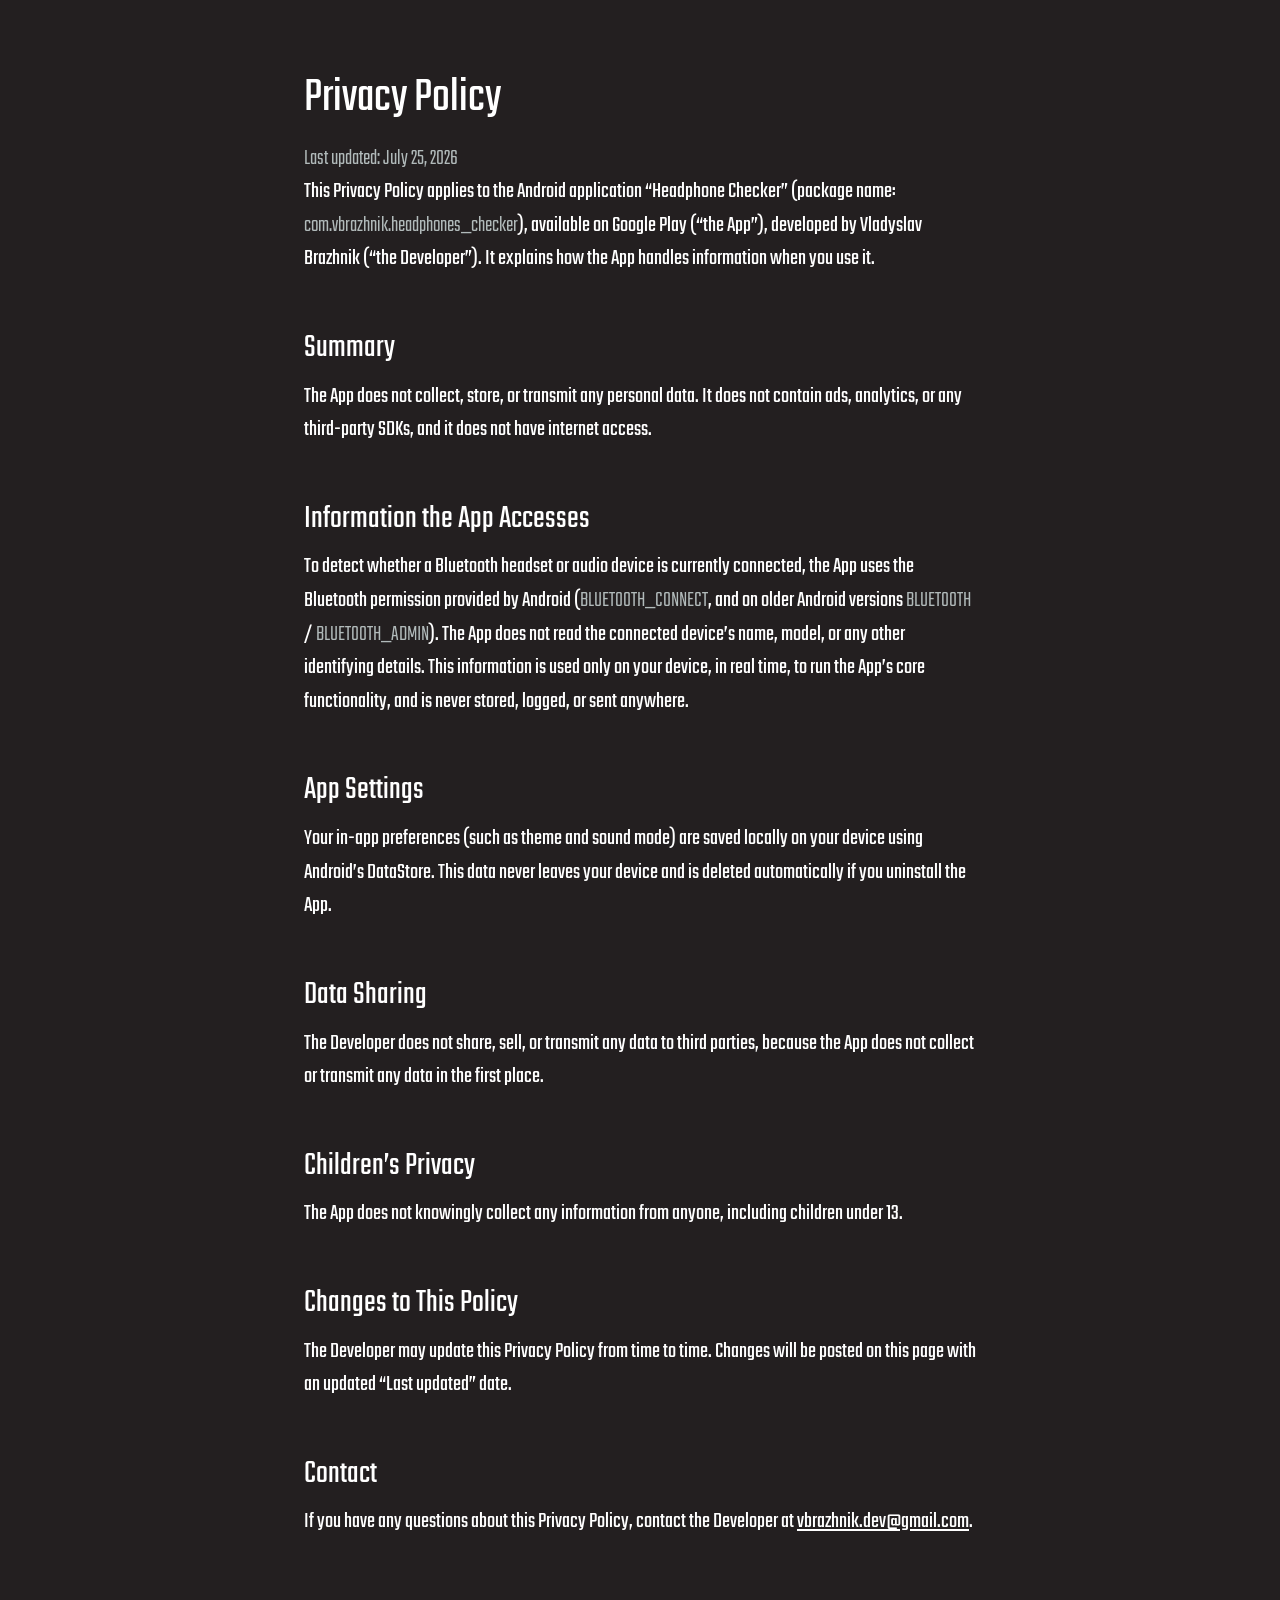
==== privacy-policy/headphones-checker/index.html @ cc817c2e "v5.8 [Add privacy policy for com.vbrazhnik.headphones_checker]" ====
<!DOCTYPE html>

<html lang="en">

	<head>
		<!-- Charset -->
		<meta charset="utf-8"/>
		<meta name="robots" content="noindex, nofollow"/>

		<!-- Favicon -->
		<link rel="apple-touch-icon" sizes="180x180" href="../../favicon/apple-touch-icon.png"/>
		<link rel="icon" type="image/png" sizes="32x32" href="../../favicon/favicon-32x32.png"/>
		<link rel="icon" type="image/png" sizes="16x16" href="../../favicon/favicon-16x16.png"/>
		<link rel="manifest" href="../../favicon/site.webmanifest"/>
		<link rel="mask-icon" href="../../favicon/safari-pinned-tab.svg" color="#1D191A"/>
		<link rel="shortcut icon" href="../../favicon/favicon.ico"/>
		<meta name="msapplication-TileColor" content="#1D191A"/>
		<meta name="msapplication-config" content="../../favicon/browserconfig.xml"/>
		<meta name="theme-color" content="#FFFFFF"/>

		<!-- Style -->
		<link href="../../css/reset.css" rel="stylesheet"/>
		<link href="../../css/style.css" rel="stylesheet"/>

		<!-- Title -->
		<title>Privacy Policy | Headphone Checker</title>

		<style>
			#policy {
				max-width: 46em;
				margin: 0 auto;
				padding: 4em 2em 6em;
			}

			#policy h1 {
				font-size: 3em;
				margin-bottom: 0.2em;
			}

			#policy h2 {
				font-size: 2em;
				margin-top: 1.5em;
				margin-bottom: 0.3em;
			}

			#policy p,
			#policy li {
				font-size: 1.4em;
				line-height: 1.5;
			}

			#policy ul {
				margin: 0.5em 0 0.5em 1.5em;
			}

			#policy ul li {
				list-style: disc;
				margin-bottom: 0.3em;
			}

			#policy a {
				color: #ffffff;
			}

			@media only screen and (max-device-width: 600px) {
				#policy h1 {
					font-size: 5em;
				}

				#policy h2 {
					font-size: 3.5em;
				}

				#policy p,
				#policy li {
					font-size: 3em;
				}
			}
		</style>

	</head>

	<body>

		<div id="policy">

			<h1>Privacy Policy</h1>
			<p class="light">Last updated: July 25, 2026</p>

			<p>
				This Privacy Policy applies to the Android application “Headphone Checker”
				(package name: <span class="light">com.vbrazhnik.headphones_checker</span>),
				available on Google Play (“the App”), developed by Vladyslav Brazhnik (“the
				Developer”). It explains how the App handles information when you use it.
			</p>

			<h2>Summary</h2>
			<p>
				The App does not collect, store, or transmit any personal data. It does not
				contain ads, analytics, or any third-party SDKs, and it does not have internet
				access.
			</p>

			<h2>Information the App Accesses</h2>
			<p>
				To detect whether a Bluetooth headset or audio device is currently connected, the
				App uses the Bluetooth permission provided by Android
				(<span class="light">BLUETOOTH_CONNECT</span>, and on older Android versions
				<span class="light">BLUETOOTH</span> / <span class="light">BLUETOOTH_ADMIN</span>).
				The App does not read the connected device’s name, model, or any other identifying
				details. This information is used only on your device, in real time, to run the
				App’s core functionality, and is never stored, logged, or sent anywhere.
			</p>

			<h2>App Settings</h2>
			<p>
				Your in-app preferences (such as theme and sound mode) are saved locally on your
				device using Android’s DataStore. This data never leaves your device and is
				deleted automatically if you uninstall the App.
			</p>

			<h2>Data Sharing</h2>
			<p>
				The Developer does not share, sell, or transmit any data to third parties, because
				the App does not collect or transmit any data in the first place.
			</p>

			<h2>Children’s Privacy</h2>
			<p>
				The App does not knowingly collect any information from anyone, including
				children under 13.
			</p>

			<h2>Changes to This Policy</h2>
			<p>
				The Developer may update this Privacy Policy from time to time. Changes will be
				posted on this page with an updated “Last updated” date.
			</p>

			<h2>Contact</h2>
			<p>
				If you have any questions about this Privacy Policy, contact the Developer at
				<a href="mailto:vbrazhnik.dev@gmail.com">vbrazhnik.dev@gmail.com</a>.
			</p>

		</div>

	</body>

</html>
---- css/style.css ----
@font-face {
	font-family: 'Teko';
	src: url(../fonts/Teko/Teko-Light.ttf);
	font-weight: 300;
}

@font-face {
	font-family: 'Teko';
	src: url(../fonts/Teko/Teko-Regular.ttf);
	font-weight: 400;
}

@font-face {
	font-family: 'Teko';
	src: url(../fonts/Teko/Teko-Medium.ttf);
	font-weight: 500;
}

html,
body {
	height: 100%;
	background-color: #231f20;
	font-family: 'Teko', sans-serif;
	color: #ffffff;
}

/* Menu */

.scroll {
	white-space: nowrap;
	overflow-x: auto;
	-webkit-overflow-scrolling: touch;
	-ms-overflow-style: -ms-autohiding-scrollbar;
	scrollbar-width: none; /* For Firefox */
}

.scroll::-webkit-scrollbar {
	display: none;
}

#menu {
	position: fixed;
	width: 100%;
	top: 0;
	padding: 1.5em 0;
	background-color: #231f20;
	text-align: right;
	z-index: 10;
}

#menu ul li {
	display: inline-block;
	margin-right: 4em;
	text-align: center;
	font-weight: 500;
}

#menu ul:first-of-type {
	margin-left: 4em;
}

#menu ul li:hover {
	opacity: 0.77;
}

#menu ul li a {
	display: inline-block;
	text-decoration: none;
	font-size: 2.5em;
	color: #ffffff;
}

#menu ul li hr {
	width: 75%;
	height: 0.25em;
	margin: -0.5em auto;
	border: 0;
	background-color: #ffffff;
}

/* Container */

#container {
	max-width: 75em;
	height: calc(100% - 6em);
	margin: 6em auto;
}

/* Profile */

#profile {
	width: 50%;
	height: 100%;
	float: left;
	text-align: center;
	display: -ms-flexbox;
	display: -webkit-flex;
	display: flex;
	-ms-flex-align: center;
	-webkit-align-items: center;
	-webkit-box-align: center;
	align-items: center;
	justify-content: center;
}

#profile_content {
	position: fixed;
}

#profile_content #logo {
	width: 10em;
}

#profile_content #name {
	font-size: 2.8em;
	margin-top: 0.3em;
}

#profile_content p {
	text-align: center;
	font-size: 1.8em;
}

/* Main */

#main {
	width: 50%;
	float: right;
	margin-bottom: 3em;
}

#main .title {
	display: inline-block;
	margin-top: 2em;
	margin-bottom: 1em;
}

#main .title h3 {
	font-size: 2.5em;
}

#main .title hr {
	border: 0;
	height: 0.25em;
	background-color: #ffffff;
	width: 75%;
	margin: -0.5em auto;
}

#main .content {
	margin-top: 1em;
}

#main .content p {
	font-size: 1.8em;
}

#main .content dt {
	margin-top: 0.5em;
	font-size: 1.8em;
}

#main .content dd {
	font-weight: 400;
	font-size: 1.3em;
}

#main .content ul li:before {
	content: '\2022';
	margin-right: 0.4em;
	font-size: 1.8em;
}

#main .content ul li p {
	font-size: 1.8em;
	display: inline-block;
	margin-right: 0.5em;
}

.anchor {
	display: block;
	height: 7.5em;
	margin-top: -7.5em;
	visibility: hidden;
}

.light {
	font-weight: 300;
	color: #b1baba;
}

/* Footer */

#footer {
	height: 3em;
}

/* Icons */

.social:before {
	vertical-align: middle;
	display: inline-block;
	content: '';
	background-repeat: no-repeat;
	background-size: 0.8em 0.8em;
	height: 0.8em;
	width: 0.8em;
	margin-bottom: 0.1em;
	margin-left: 0.1em;
}

.social:hover {
	filter: brightness(1.5);
}

.github:before {
	background-image: url('../images/github.svg');
}

.hackerrank:before {
	background-image: url('../images/hackerrank.svg');
}

.medium:before {
	background-image: url('../images/medium.svg');
}

.linkedin:before {
	background-image: url('../images/linkedin.svg');
}

.instagram:before {
	background-image: url('../images/instagram.svg');
}

.fb:before {
	background-image: url('../images/fb.svg');
}

.google-play:before {
	background-image: url('../images/google-play.svg');
}

/* Mobile */

@media only screen and (max-device-width: 600px) {
	/* Menu */

	#menu {
		padding: 3em 0;
	}

	#menu ul li {
		margin-right: 6em;
	}

	#menu ul:first-of-type {
		margin-left: 4em;
	}

	#menu ul li:last-of-type {
		margin-right: 4em;
	}

	#menu ul li a {
		font-size: 6em;
	}

	#menu ul li hr {
		height: 0.55em;
	}

	/* Container */

	#container {
		height: calc(100% - 17em);
		margin: 17em auto;
	}

	/* Profile */

	#profile {
		width: 100%;
		height: 40em;
		margin-top: 4em;
	}

	#profile_content {
		position: relative;
	}

	#profile_content #logo {
		width: 20em;
	}

	#profile_content #name {
		font-size: 6em;
		margin-top: 0.7em;
	}

	#profile_content p {
		font-size: 4em;
	}

	/* Main */

	#main {
		width: -moz-fit-content;
		width: fit-content;
		float: left;
		margin: 3em 4em 5em 4em;
	}

	#main .title h3 {
		font-size: 5.5em;
	}

	#main .title hr {
		height: 0.5em;
	}

	#main .content {
		margin-top: 2em;
	}

	#main .content p {
		font-size: 4em;
	}

	#main .content dt {
		margin-top: 0.5em;
		font-size: 4em;
	}

	#main .content dd {
		font-size: 3em;
	}

	#main .content ul li::before {
		font-size: 4em;
	}

	#main .content ul li p {
		font-size: 4em;
	}

	.anchor {
		height: 15em;
		margin-top: -15em;
	}

	/* Footer */

	#footer {
		height: 5em;
	}
}
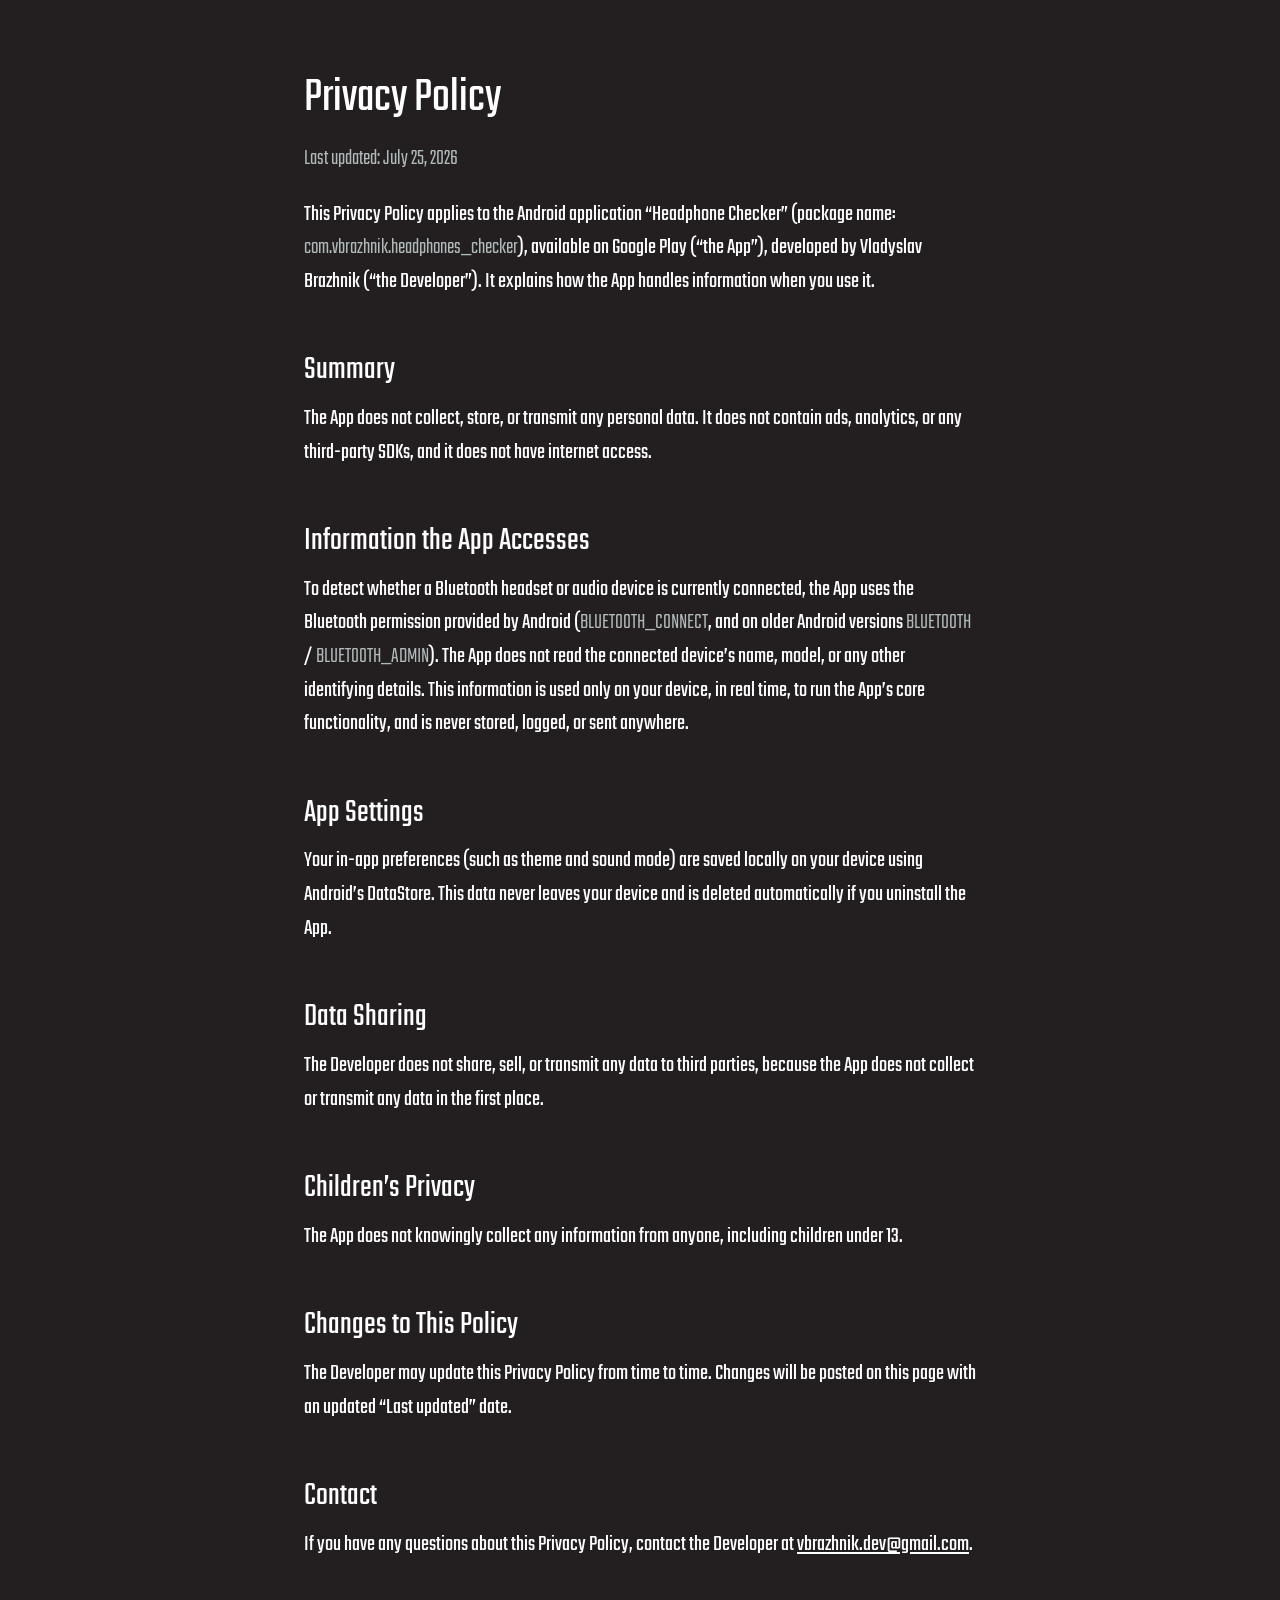
==== commit 5cb42b49: "v5.14 [Update privacy policy for com.vbrazhnik.obleek]" ====
--- a/privacy-policy/headphones-checker/index.html
+++ b/privacy-policy/headphones-checker/index.html
@@ -47,6 +47,10 @@
 			#policy li {
 				font-size: 1.4em;
 				line-height: 1.5;
+			}
+
+			#policy p {
+				margin-bottom: 1em;
 			}
 
 			#policy ul {
